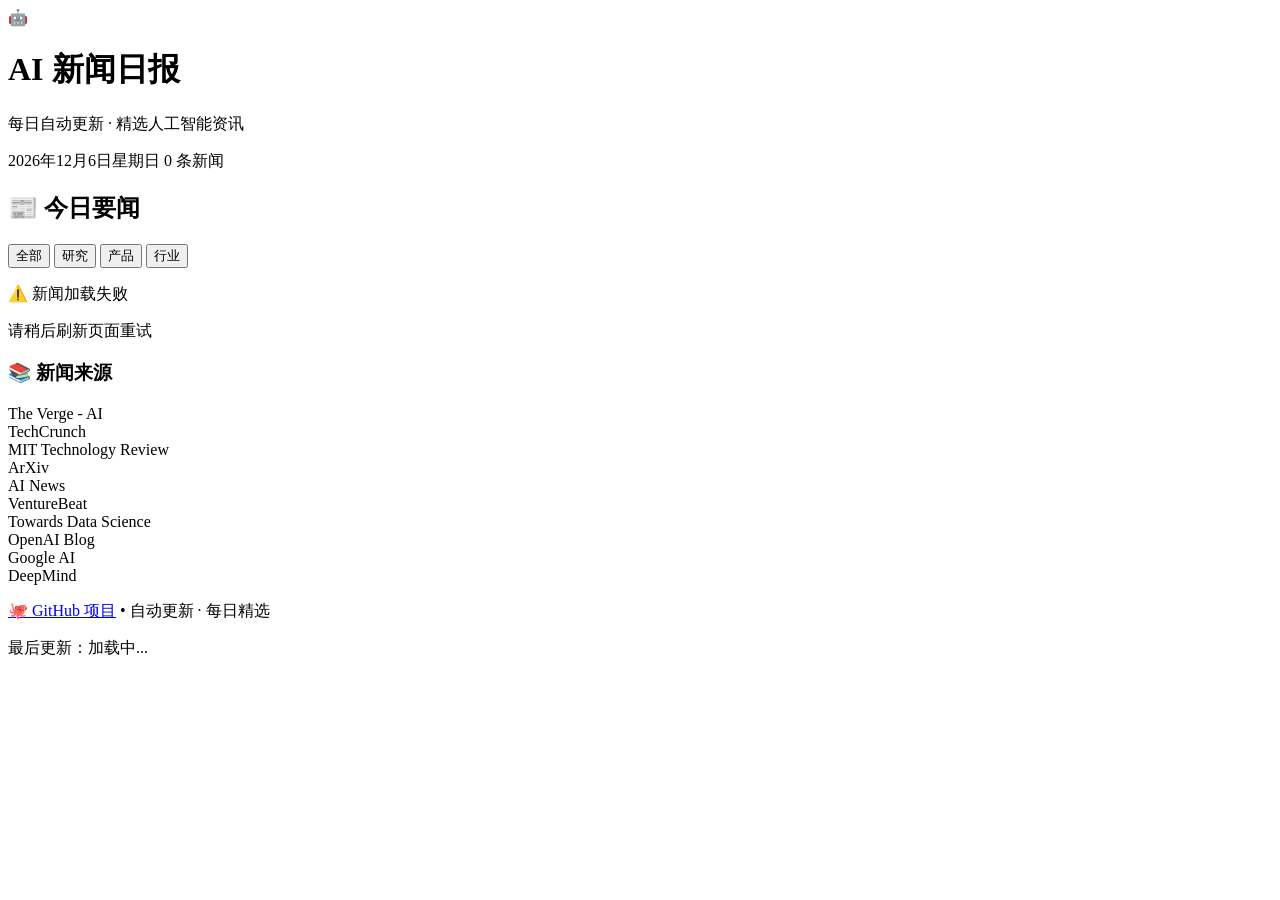
==== index.html @ 1fb0fc85 "Create index.html" ====
<!DOCTYPE html>
<html lang="zh-CN">
<head>
    <meta charset="UTF-8">
    <meta name="viewport" content="width=device-width, initial-scale=1.0">
    <title>📰 AI 新闻日报 - 每日人工智能资讯</title>
    <link rel="stylesheet" href="styles.css">
    <meta name="description" content="每日自动更新的人工智能领域最新资讯">
    <meta name="keywords" content="AI,人工智能，新闻，科技，机器学习，深度学习">
</head>
<body>
    <div class="container">
        <header class="header">
            <div class="logo">
                <span class="logo-icon">🤖</span>
                <h1>AI 新闻日报</h1>
            </div>
            <p class="subtitle">每日自动更新 · 精选人工智能资讯</p>
            <div class="update-info">
                <span class="date-badge" id="currentDate"></span>
                <span class="count-badge" id="newsCount">0 条新闻</span>
            </div>
        </header>
        <main class="news-container">
            <div class="news-header">
                <h2>📰 今日要闻</h2>
                <div class="filter-buttons">
                    <button class="filter-btn active" data-filter="all">全部</button>
                    <button class="filter-btn" data-filter="research">研究</button>
                    <button class="filter-btn" data-filter="product">产品</button>
                    <button class="filter-btn" data-filter="industry">行业</button>
                </div>
            </div>
            <div class="news-list" id="newsList">
                <div class="loading">
                    <div class="spinner"></div>
                    <p>正在加载最新新闻...</p>
                </div>
            </div>
        </main>
        <section class="sources-section">
            <h3>📚 新闻来源</h3>
            <div class="sources-grid">
                <div class="source-item">The Verge - AI</div>
                <div class="source-item">TechCrunch</div>
                <div class="source-item">MIT Technology Review</div>
                <div class="source-item">ArXiv</div>
                <div class="source-item">AI News</div>
                <div class="source-item">VentureBeat</div>
                <div class="source-item">Towards Data Science</div>
                <div class="source-item">OpenAI Blog</div>
                <div class="source-item">Google AI</div>
                <div class="source-item">DeepMind</div>
            </div>
        </section>
        <footer class="footer">
            <p>
                <a href="https://github.com/jgzj/ai-news-collector" target="_blank">🐙 GitHub 项目</a>
                <span class="separator">•</span>
                <span>自动更新 · 每日精选</span>
            </p>
            <p class="last-updated">最后更新：<span id="lastUpdate">加载中...</span></p>
        </footer>
    </div>
    <script>
        const today = new Date();
        document.getElementById('currentDate').textContent = today.toLocaleDateString('zh-CN', { year: 'numeric', month: 'long', day: 'numeric', weekday: 'long' });
        async function loadNews() {
            try {
                const response = await fetch('data/latest.json');
                const data = await response.json();
                document.getElementById('newsCount').textContent = data.count + '条新闻';
                document.getElementById('lastUpdate').textContent = new Date(data.updated).toLocaleString('zh-CN');
                renderNews(data.articles);
            } catch (error) {
                document.getElementById('newsList').innerHTML = '<div class="error-message"><p>⚠️ 新闻加载失败</p><p>请稍后刷新页面重试</p></div>';
            }
        }
        function renderNews(articles) {
            const newsList = document.getElementById('newsList');
            if (!articles || articles.length === 0) { newsList.innerHTML = '<p class="no-news">暂无新闻数据</p>'; return; }
            newsList.innerHTML = articles.map((article, index) => '<article class="news-card" style="animation-delay: ' + (index * 0.1) + 's"><div class="news-card-header"><span class="news-source">' + article.source + '</span><span class="news-time">' + formatTime(article.published) + '</span></div><h3 class="news-title"><a href="' + article.link + '" target="_blank" rel="noopener">' + article.title + '</a></h3>' + (article.summary ? '<p class="news-summary">' + article.summary + '...</p>' : '') + '<div class="news-card-footer"><span class="news-category">' + (article.category || 'AI') + '</span><a href="' + article.link + '" target="_blank" rel="noopener" class="read-more">阅读全文 →</a></div></article>').join('');
        }
        function formatTime(dateString) {
            try {
                const date = new Date(dateString);
                const now = new Date();
                const diff = now - date;
                if (diff < 3600000) return Math.floor(diff / 60000) + '分钟前';
                else if (diff < 86400000) return Math.floor(diff / 3600000) + '小时前';
                else return date.toLocaleDateString('zh-CN', { month: 'short', day: 'numeric' });
            } catch { return '近期'; }
        }
        document.querySelectorAll('.filter-btn').forEach(btn => {
            btn.addEventListener('click', function() {
                document.querySelectorAll('.filter-btn').forEach(b => b.classList.remove('active'));
                this.classList.add('active');
            });
        });
        document.addEventListener('DOMContentLoaded', loadNews);
    </script>
</body>
</html>
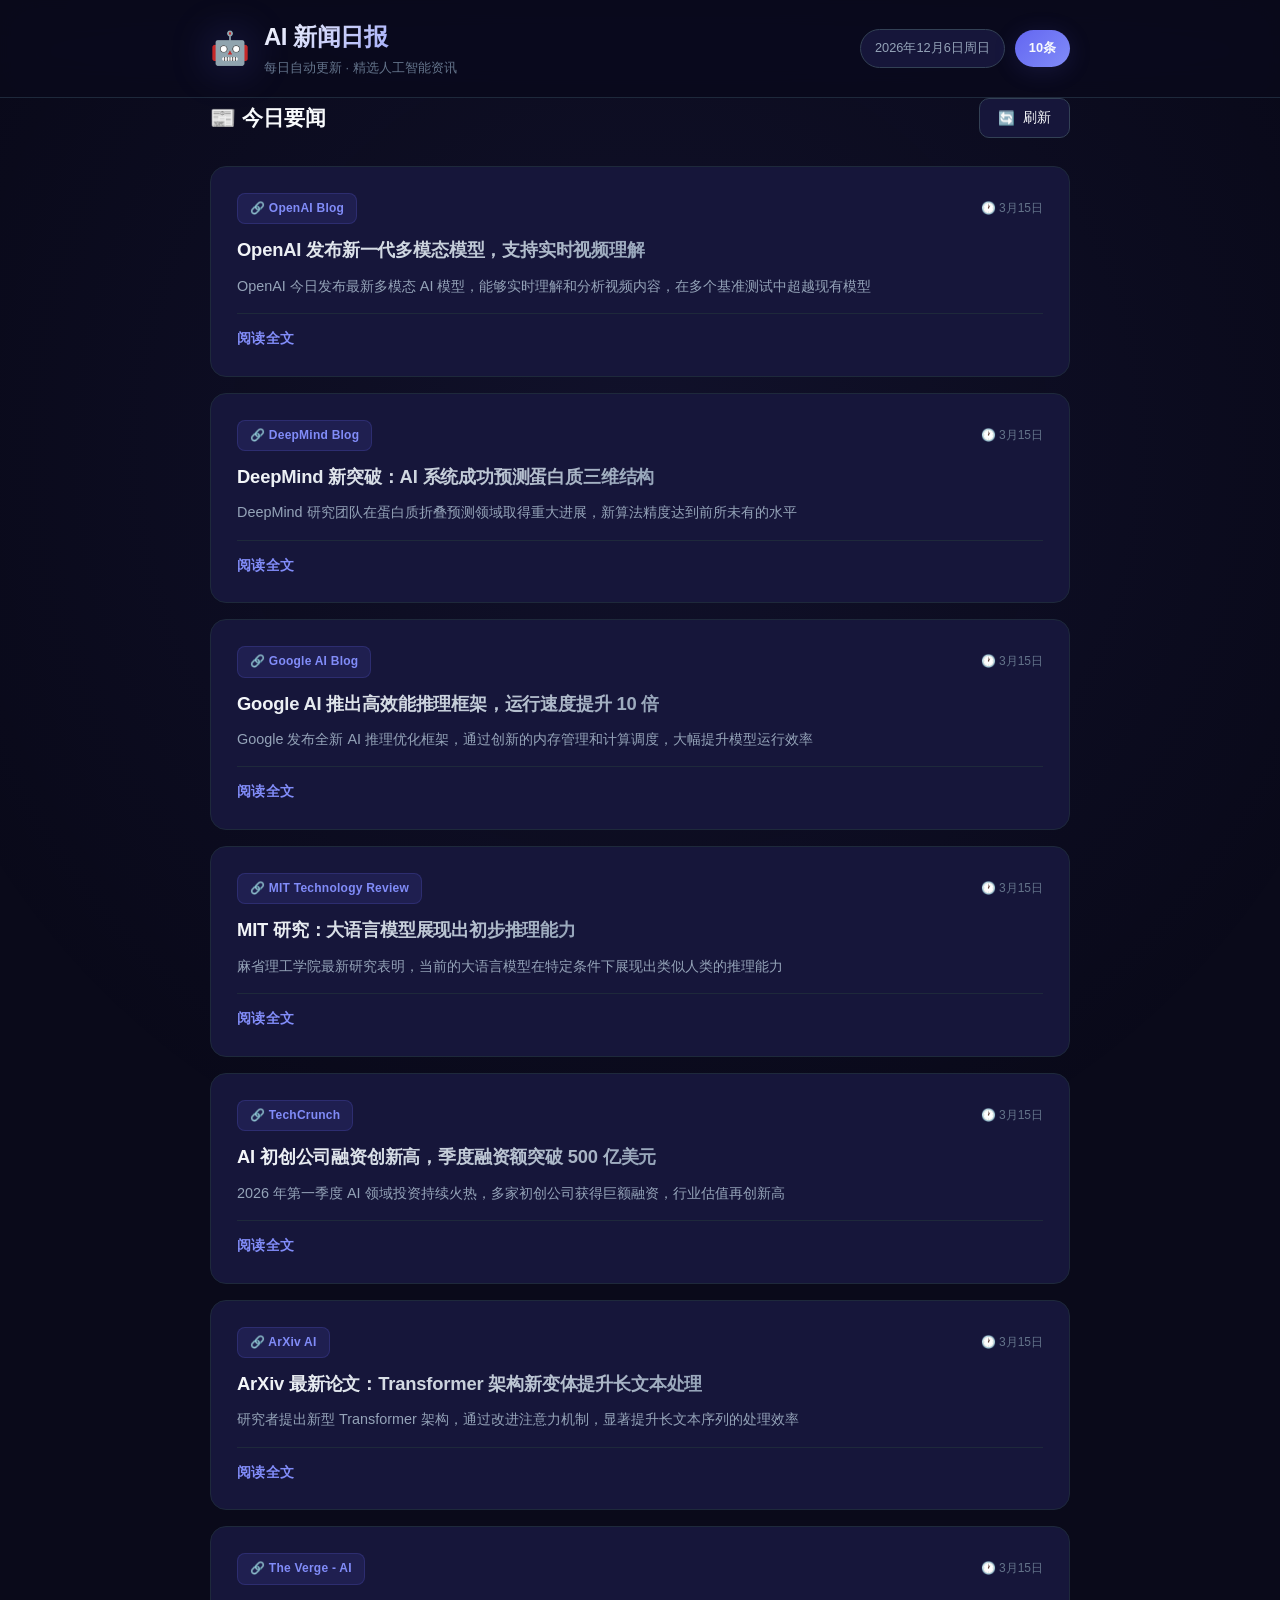
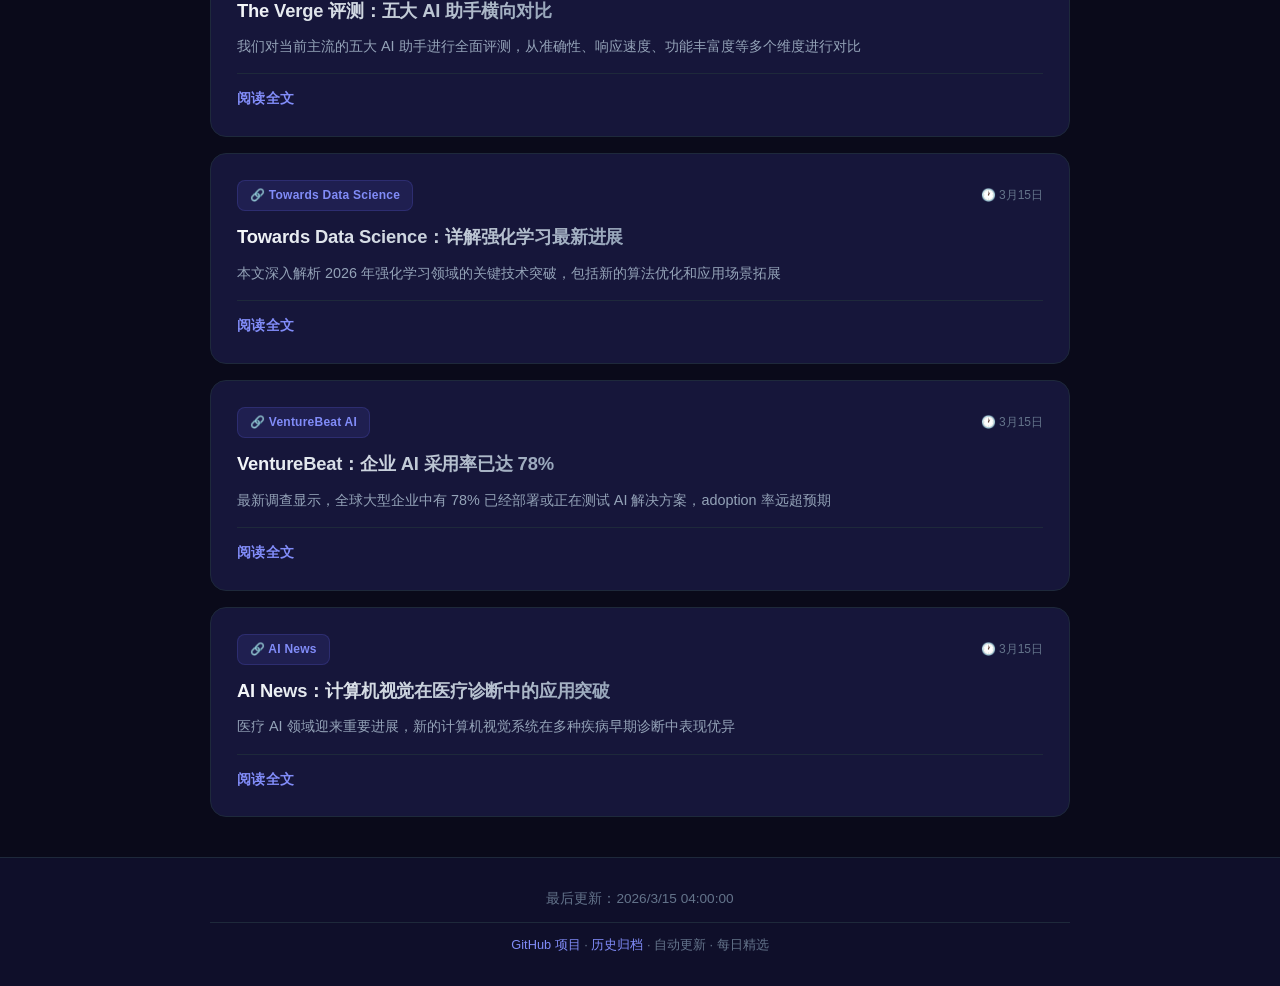
==== commit 7bea7141: "Update index.html" ====
--- a/index.html
+++ b/index.html
@@ -2,102 +2,157 @@
 <html lang="zh-CN">
 <head>
     <meta charset="UTF-8">
-    <meta name="viewport" content="width=device-width, initial-scale=1.0">
-    <title>📰 AI 新闻日报 - 每日人工智能资讯</title>
-    <link rel="stylesheet" href="styles.css">
+    <meta name="viewport" content="width=device-width, initial-scale=1.0, maximum-scale=1.0, user-scalable=no">
     <meta name="description" content="每日自动更新的人工智能领域最新资讯">
-    <meta name="keywords" content="AI,人工智能，新闻，科技，机器学习，深度学习">
+    <meta name="keywords" content="AI，人工智能，新闻，科技，机器学习，深度学习">
+    <meta name="theme-color" content="#0a0a1a">
+    <meta name="apple-mobile-web-app-capable" content="yes">
+    <meta name="apple-mobile-web-app-status-bar-style" content="black-translucent">
+    <title>AI 新闻日报</title>
+    <link rel="icon" type="image/svg+xml" href="data:image/svg+xml,<svg xmlns='http://www.w3.org/2000/svg' viewBox='0 0 100 100'><text y='.9em' font-size='90'>🤖</text></svg>">
+    <style>
+        :root{--bg-primary:#0a0a1a;--bg-secondary:#0f0f2a;--bg-card:#16163a;--bg-card-hover:#1a1a4a;--accent:#6366f1;--accent-light:#818cf8;--accent-glow:rgba(99,102,241,0.3);--text-primary:#f8fafc;--text-secondary:#94a3b8;--text-muted:#64748b;--border:#1e293b;--border-light:#334155;--success:#10b981;--shadow:0 4px 24px rgba(0,0,0,0.4);--shadow-glow:0 4px 24px rgba(99,102,241,0.15);--radius:16px;--radius-sm:12px;--radius-lg:24px;--transition:all 0.3s cubic-bezier(0.4,0,0.2,1);--font-sans:-apple-system,BlinkMacSystemFont,'Segoe UI',Roboto,'Helvetica Neue',Arial,'Noto Sans SC',sans-serif}
+        *{margin:0;padding:0;box-sizing:border-box;-webkit-tap-highlight-color:transparent}
+        html{scroll-behavior:smooth;font-size:16px}
+        body{font-family:var(--font-sans);background:var(--bg-primary);min-height:100vh;color:var(--text-primary);line-height:1.6;overflow-x:hidden}
+        body::before{content:'';position:fixed;top:-50%;left:-50%;width:200%;height:200%;background:radial-gradient(circle at 50% 50%,rgba(99,102,241,0.08) 0%,transparent 50%);pointer-events:none;z-index:-1}
+        .container{max-width:800px;margin:0 auto;padding:0 20px}
+        header{background:rgba(10,10,26,0.85);backdrop-filter:blur(20px) saturate(180%);-webkit-backdrop-filter:blur(20px) saturate(180%);border-bottom:1px solid var(--border);position:sticky;top:0;z-index:1000}
+        .header-content{display:flex;justify-content:space-between;align-items:center;padding:18px 0;flex-wrap:wrap;gap:12px}
+        .logo{display:flex;align-items:center;gap:14px;text-decoration:none}
+        .logo-icon{font-size:2rem;filter:drop-shadow(0 0 20px var(--accent-glow))}
+        .logo-text{display:flex;flex-direction:column}
+        .logo-text h1{font-size:1.5rem;font-weight:700;background:linear-gradient(135deg,var(--text-primary) 0%,var(--accent-light) 100%);-webkit-background-clip:text;-webkit-text-fill-color:transparent;background-clip:text;letter-spacing:-0.02em}
+        .logo-text p{color:var(--text-muted);font-size:0.8rem;margin-top:2px;font-weight:400}
+        .header-meta{display:flex;gap:10px;align-items:center}
+        .date-badge{background:var(--bg-card);border:1px solid var(--border-light);padding:8px 14px;border-radius:20px;font-size:0.8rem;color:var(--text-secondary);font-weight:500;transition:var(--transition)}
+        .news-count{background:linear-gradient(135deg,var(--accent),var(--accent-light));padding:8px 14px;border-radius:20px;font-size:0.8rem;font-weight:600;box-shadow:var(--shadow-glow)}
+        main{padding:40px 0 60px}
+        .section-header{display:flex;justify-content:space-between;align-items:center;margin-bottom:28px;flex-wrap:wrap;gap:15px}
+        .section-header h2{font-size:1.3rem;font-weight:600;display:flex;align-items:center;gap:10px;color:var(--text-primary)}
+        .refresh-btn{background:var(--bg-card);border:1px solid var(--border-light);color:var(--text-primary);padding:10px 18px;border-radius:10px;cursor:pointer;font-size:0.85rem;font-weight:500;transition:var(--transition);display:flex;align-items:center;gap:8px}
+        .refresh-btn:hover{background:var(--bg-card-hover);border-color:var(--accent);transform:translateY(-2px)}
+        .refresh-btn:active{transform:translateY(0)}
+        .news-list{display:grid;gap:16px}
+        .news-card{background:var(--bg-card);border:1px solid var(--border);border-radius:var(--radius);padding:22px;transition:var(--transition);animation:slideUp 0.5s cubic-bezier(0.4,0,0.2,1) forwards;opacity:0;transform:translateY(20px);position:relative;overflow:hidden}
+        .news-card::before{content:'';position:absolute;top:0;left:0;right:0;height:2px;background:linear-gradient(90deg,var(--accent),var(--accent-light));opacity:0;transition:var(--transition)}
+        .news-card:hover{transform:translateY(-4px);border-color:var(--border-light);box-shadow:var(--shadow-glow);background:var(--bg-card-hover)}
+        .news-card:hover::before{opacity:1}
+        @keyframes slideUp{to{opacity:1;transform:translateY(0)}}
+        .news-card-header{display:flex;justify-content:space-between;align-items:center;margin-bottom:12px;flex-wrap:wrap;gap:10px}
+        .news-source{display:inline-flex;align-items:center;gap:6px;background:rgba(99,102,241,0.12);color:var(--accent-light);padding:5px 12px;border-radius:8px;font-size:0.75rem;font-weight:600;letter-spacing:0.02em;border:1px solid rgba(99,102,241,0.2)}
+        .news-time{color:var(--text-muted);font-size:0.75rem;display:flex;align-items:center;gap:5px;font-weight:500}
+        .news-title{font-size:1.15rem;font-weight:600;margin-bottom:10px;line-height:1.5;letter-spacing:-0.01em}
+        .news-title a{color:var(--text-primary);text-decoration:none;transition:var(--transition);display:inline;background:linear-gradient(135deg,var(--text-primary) 0%,var(--text-secondary) 100%);-webkit-background-clip:text;-webkit-text-fill-color:transparent;background-clip:text}
+        .news-card:hover .news-title a{background:linear-gradient(135deg,var(--accent-light) 0%,var(--accent) 100%);-webkit-background-clip:text;-webkit-text-fill-color:transparent;background-clip:text}
+        .news-summary{color:var(--text-secondary);font-size:0.9rem;line-height:1.75;margin-bottom:14px;display:-webkit-box;-webkit-line-clamp:3;-webkit-box-orient:vertical;overflow:hidden}
+        .news-footer{display:flex;justify-content:space-between;align-items:center;padding-top:14px;border-top:1px solid var(--border)}
+        .read-more{color:var(--accent-light);text-decoration:none;font-weight:600;font-size:0.85rem;display:flex;align-items:center;gap:6px;transition:var(--transition);letter-spacing:0.02em}
+        .read-more:hover{gap:10px;color:var(--accent)}
+        .loading,.error-message,.no-news{text-align:center;padding:80px 20px;color:var(--text-secondary)}
+        .spinner{width:48px;height:48px;border:3px solid var(--border);border-top-color:var(--accent);border-radius:50%;margin:0 auto 24px;animation:spin 1s linear infinite}
+        @keyframes spin{to{transform:rotate(360deg)}}
+        .loading-text{font-size:0.95rem;color:var(--text-muted)}
+        footer{background:var(--bg-secondary);border-top:1px solid var(--border);padding:30px 0;margin-top:40px}
+        .footer-content{text-align:center;color:var(--text-muted);font-size:0.85rem}
+        .footer-content a{color:var(--accent-light);text-decoration:none;font-weight:500;transition:var(--transition)}
+        .footer-content a:hover{color:var(--accent)}
+        .footer-meta{margin-top:12px;padding-top:12px;border-top:1px solid var(--border);font-size:0.8rem}
+        @media(max-width:768px){.container{padding:0 16px}main{padding:24px 0 40px}.header-content{padding:14px 0}.logo-icon{font-size:1.75rem}.logo-text h1{font-size:1.3rem}.news-card{padding:18px}.news-title{font-size:1.05rem}.section-header{flex-direction:column;align-items:flex-start}.refresh-btn{width:100%;justify-content:center}}
+        @media(max-width:480px){html{font-size:15px}.container{padding:0 14px}.news-card{padding:16px;border-radius:var(--radius-sm)}.news-card-header{flex-direction:column;align-items:flex-start;gap:8px}.news-source{font-size:0.7rem;padding:4px 10px}.news-summary{-webkit-line-clamp:2}.date-badge,.news-count{font-size:0.75rem;padding:6px 12px}}
+        @media(min-width:1024px){.container{max-width:900px}.news-card{padding:26px}}
+        @media print{header,footer,.refresh-btn{display:none}.news-card{break-inside:avoid;box-shadow:none;border:1px solid #ccc}}
+    </style>
 </head>
 <body>
-    <div class="container">
-        <header class="header">
-            <div class="logo">
-                <span class="logo-icon">🤖</span>
-                <h1>AI 新闻日报</h1>
-            </div>
-            <p class="subtitle">每日自动更新 · 精选人工智能资讯</p>
-            <div class="update-info">
-                <span class="date-badge" id="currentDate"></span>
-                <span class="count-badge" id="newsCount">0 条新闻</span>
-            </div>
-        </header>
-        <main class="news-container">
-            <div class="news-header">
-                <h2>📰 今日要闻</h2>
-                <div class="filter-buttons">
-                    <button class="filter-btn active" data-filter="all">全部</button>
-                    <button class="filter-btn" data-filter="research">研究</button>
-                    <button class="filter-btn" data-filter="product">产品</button>
-                    <button class="filter-btn" data-filter="industry">行业</button>
+    <header>
+        <div class="container">
+            <div class="header-content">
+                <a href="/" class="logo">
+                    <span class="logo-icon">🤖</span>
+                    <div class="logo-text">
+                        <h1>AI 新闻日报</h1>
+                        <p>每日自动更新 · 精选人工智能资讯</p>
+                    </div>
+                </a>
+                <div class="header-meta">
+                    <span class="date-badge" id="currentDate"></span>
+                    <span class="news-count" id="newsCount">0 条</span>
                 </div>
             </div>
-            <div class="news-list" id="newsList">
-                <div class="loading">
-                    <div class="spinner"></div>
-                    <p>正在加载最新新闻...</p>
+        </div>
+    </header>
+    <main class="container">
+        <div class="section-header">
+            <h2>📰 今日要闻</h2>
+            <button class="refresh-btn" onclick="loadNews()"><span>🔄</span> 刷新</button>
+        </div>
+        <div class="news-list" id="newsList">
+            <div class="loading"><div class="spinner"></div><p class="loading-text">正在加载最新新闻...</p></div>
+        </div>
+    </main>
+    <footer>
+        <div class="container">
+            <div class="footer-content">
+                <p>最后更新：<span id="lastUpdate">加载中...</span></p>
+                <div class="footer-meta">
+                    <a href="https://github.com/jgzj/ai-news-collector" target="_blank" rel="noopener">GitHub 项目</a>
+                    · <a href="archive.html">历史归档</a>
+                    · 自动更新 · 每日精选
                 </div>
             </div>
-        </main>
-        <section class="sources-section">
-            <h3>📚 新闻来源</h3>
-            <div class="sources-grid">
-                <div class="source-item">The Verge - AI</div>
-                <div class="source-item">TechCrunch</div>
-                <div class="source-item">MIT Technology Review</div>
-                <div class="source-item">ArXiv</div>
-                <div class="source-item">AI News</div>
-                <div class="source-item">VentureBeat</div>
-                <div class="source-item">Towards Data Science</div>
-                <div class="source-item">OpenAI Blog</div>
-                <div class="source-item">Google AI</div>
-                <div class="source-item">DeepMind</div>
-            </div>
-        </section>
-        <footer class="footer">
-            <p>
-                <a href="https://github.com/jgzj/ai-news-collector" target="_blank">🐙 GitHub 项目</a>
-                <span class="separator">•</span>
-                <span>自动更新 · 每日精选</span>
-            </p>
-            <p class="last-updated">最后更新：<span id="lastUpdate">加载中...</span></p>
-        </footer>
-    </div>
+        </div>
+    </footer>
     <script>
-        const today = new Date();
-        document.getElementById('currentDate').textContent = today.toLocaleDateString('zh-CN', { year: 'numeric', month: 'long', day: 'numeric', weekday: 'long' });
+        const updateDate = () => {
+            const now = new Date();
+            document.getElementById('currentDate').textContent = now.toLocaleDateString('zh-CN', {year:'numeric',month:'long',day:'numeric',weekday:'short'});
+        };
         async function loadNews() {
+            const newsList = document.getElementById('newsList');
+            newsList.innerHTML = '<div class="loading"><div class="spinner"></div><p class="loading-text">正在加载最新新闻...</p></div>';
             try {
-                const response = await fetch('data/latest.json');
+                const response = await fetch('data/latest.json?v=' + Date.now());
+                if(!response.ok) throw new Error('HTTP ' + response.status);
                 const data = await response.json();
-                document.getElementById('newsCount').textContent = data.count + '条新闻';
-                document.getElementById('lastUpdate').textContent = new Date(data.updated).toLocaleString('zh-CN');
+                document.getElementById('newsCount').textContent = data.count + '条';
+                document.getElementById('lastUpdate').textContent = new Date(data.updated).toLocaleString('zh-CN', {hour12:false});
                 renderNews(data.articles);
-            } catch (error) {
-                document.getElementById('newsList').innerHTML = '<div class="error-message"><p>⚠️ 新闻加载失败</p><p>请稍后刷新页面重试</p></div>';
+            } catch(error) {
+                console.error('加载失败:', error);
+                newsList.innerHTML = '<div class="error-message"><p style="font-size:1.1rem;margin-bottom:8px">⚠️ 新闻加载失败</p><p style="color:var(--text-muted)">请稍后刷新页面重试</p></div>';
             }
         }
         function renderNews(articles) {
             const newsList = document.getElementById('newsList');
-            if (!articles || articles.length === 0) { newsList.innerHTML = '<p class="no-news">暂无新闻数据</p>'; return; }
-            newsList.innerHTML = articles.map((article, index) => '<article class="news-card" style="animation-delay: ' + (index * 0.1) + 's"><div class="news-card-header"><span class="news-source">' + article.source + '</span><span class="news-time">' + formatTime(article.published) + '</span></div><h3 class="news-title"><a href="' + article.link + '" target="_blank" rel="noopener">' + article.title + '</a></h3>' + (article.summary ? '<p class="news-summary">' + article.summary + '...</p>' : '') + '<div class="news-card-footer"><span class="news-category">' + (article.category || 'AI') + '</span><a href="' + article.link + '" target="_blank" rel="noopener" class="read-more">阅读全文 →</a></div></article>').join('');
+            if(!articles || articles.length === 0) {
+                newsList.innerHTML = '<p class="no-news" style="color:var(--text-muted)">暂无新闻数据</p>';
+                return;
+            }
+            newsList.innerHTML = articles.map((article, i) => {
+                const delay = Math.min(i * 0.06, 0.6);
+                return '<article class="news-card" style="animation-delay:'+delay+'s"><div class="news-card-header"><span class="news-source">🔗 ' + escapeHtml(article.source) + '</span><span class="news-time">🕐 ' + formatTime(article.published) + '</span></div><h3 class="news-title"><a href="' + escapeHtml(article.link) + '" target="_blank" rel="noopener noreferrer">' + escapeHtml(article.title) + '</a></h3>' + (article.summary ? '<p class="news-summary">' + escapeHtml(article.summary) + '</p>' : '') + '<div class="news-footer"><a href="' + escapeHtml(article.link) + '" target="_blank" rel="noopener noreferrer" class="read-more">阅读全文</a></div></article>';
+            }).join('');
         }
         function formatTime(dateString) {
             try {
                 const date = new Date(dateString);
                 const now = new Date();
                 const diff = now - date;
-                if (diff < 3600000) return Math.floor(diff / 60000) + '分钟前';
-                else if (diff < 86400000) return Math.floor(diff / 3600000) + '小时前';
-                else return date.toLocaleDateString('zh-CN', { month: 'short', day: 'numeric' });
+                if(diff < 60000) return '刚刚';
+                if(diff < 3600000) return Math.floor(diff/60000) + '分钟前';
+                if(diff < 86400000) return Math.floor(diff/3600000) + '小时前';
+                if(diff < 604800000) return Math.floor(diff/86400000) + '天前';
+                return date.toLocaleDateString('zh-CN', {month:'short',day:'numeric'});
             } catch { return '近期'; }
         }
-        document.querySelectorAll('.filter-btn').forEach(btn => {
-            btn.addEventListener('click', function() {
-                document.querySelectorAll('.filter-btn').forEach(b => b.classList.remove('active'));
-                this.classList.add('active');
-            });
-        });
-        document.addEventListener('DOMContentLoaded', loadNews);
+        function escapeHtml(text) {
+            const div = document.createElement('div');
+            div.textContent = text;
+            return div.innerHTML;
+        }
+        updateDate();
+        loadNews();
     </script>
 </body>
 </html>
